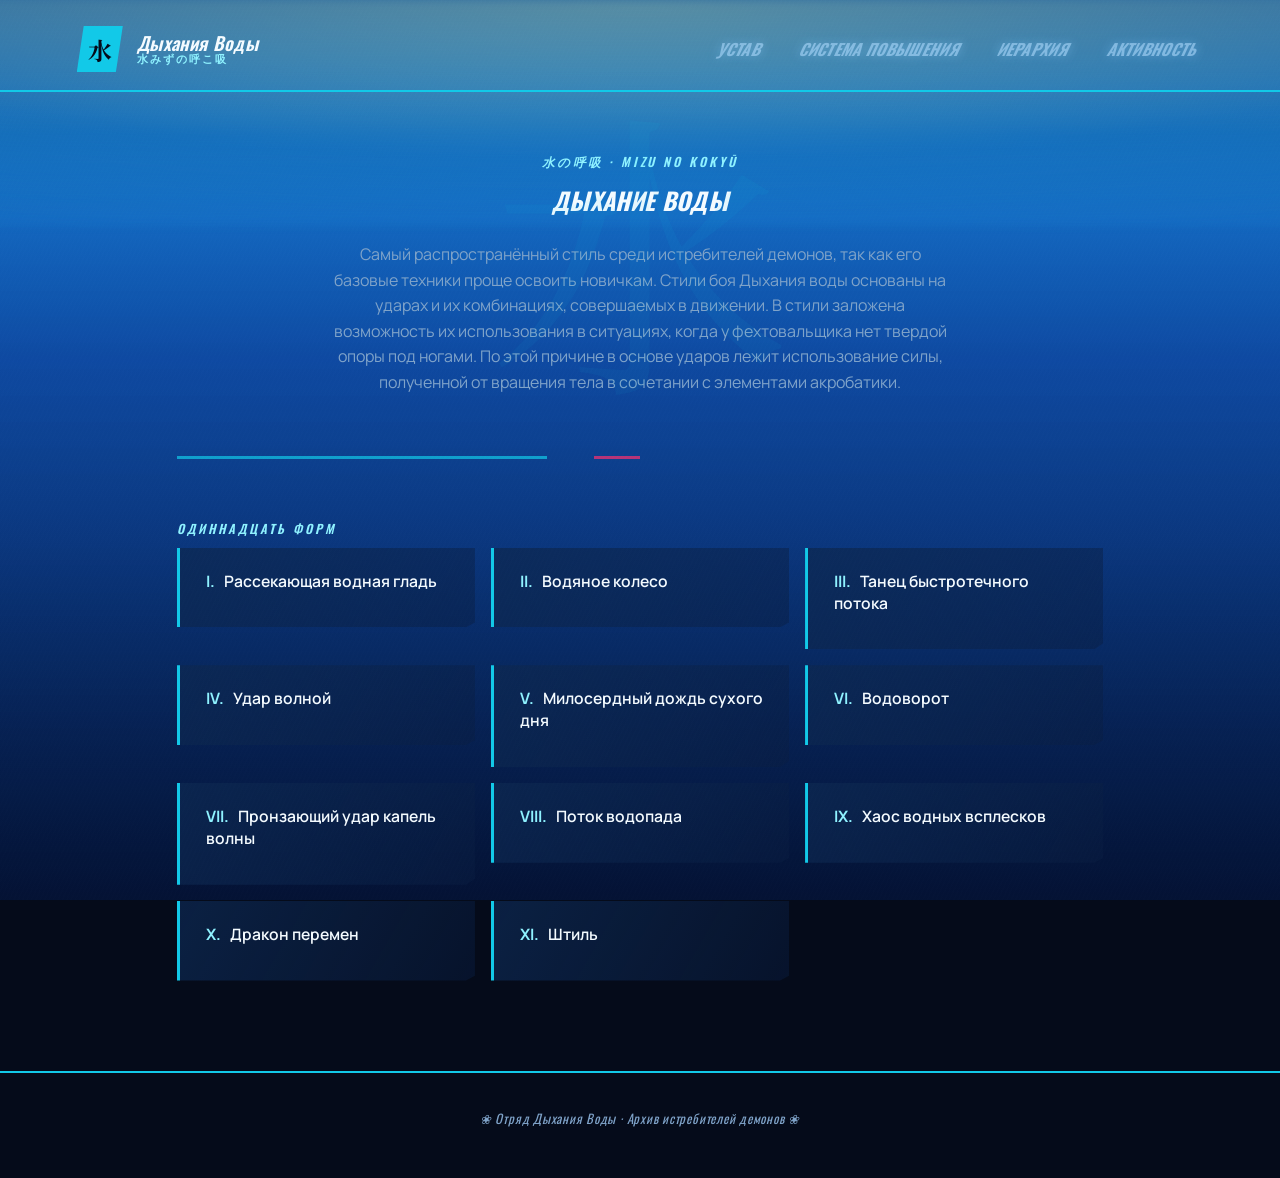
==== index.html @ cb14189d "Add files via upload" ====
<!DOCTYPE html>
<html lang="ru">
<head>
<meta charset="UTF-8">
<meta name="viewport" content="width=device-width, initial-scale=1.0">
<title>Отряд Дыхания Воды | Архив истребителей</title>
<link rel="stylesheet" href="style.css">
</head>
<body>

<div class="p3-bg">
  <div class="water-surface"></div>
  <div class="water-glow"></div>
  
  <div class="p3-shard shard-pink" style="left: 15%; top: 60%; --size: 18px; --delay: 0s; --dur: 7s;"></div>
  <div class="p3-shard shard-blue" style="left: 25%; top: 30%; --size: 24px; --delay: -2s; --dur: 9s;"></div>
  <div class="p3-shard shard-purple" style="left: 45%; top: 75%; --size: 14px; --delay: -4s; --dur: 6s;"></div>
  <div class="p3-shard shard-pink" style="left: 65%; top: 20%; --size: 22px; --delay: -1s; --dur: 11s;"></div>
  <div class="p3-shard shard-blue" style="left: 80%; top: 55%; --size: 16px; --delay: -5s; --dur: 8s;"></div>
  <div class="p3-shard shard-purple" style="left: 90%; top: 15%; --size: 28px; --delay: -3s; --dur: 12s;"></div>
</div>

<header>
  <div class="brand">
    <div class="kanji jp-mark">水</div>
    <div class="brand-text">
      <div class="title">Дыхания Воды</div>
      <div class="sub">水みずの呼こ吸</div>
    </div>
  </div>
  <nav>
    <a class="nav-btn" href="https://project23303446.tilda.ws/" target="_blank" rel="noopener">Устав</a>
    <a class="nav-btn" href="promotion.html">Система повышения</a>
    <a class="nav-btn" href="hierarchy.html">Иерархия</a>
    <a class="nav-btn" href="activity.html">Активность</a>
  </nav>
</header>

<main>
  <section style="padding-top:60px;text-align:center;position:relative;">
    <div style="font-family:'Noto Serif JP',serif;font-size:min(38vw,300px);line-height:1;color:var(--cyan);opacity:0.06;position:absolute;top:0px;left:50%;transform:translateX(-50%);pointer-events:none;user-select:none;">水</div>

    <div class="eyebrow" style="justify-content:center;display:flex;">水の呼吸 · Mizu no Kokyū</div>

    <h1 class="p3-title">
      <span class="p3-line p3-cyan"><span class="p3-text">ДЫХАНИЕ</span></span>
      <span class="p3-line p3-pink"><span class="p3-text">ВОДЫ</span></span>
    </h1>

    <p class="section-desc" style="margin:24px auto 0;text-align:center;font-style:normal;">
      Самый распространённый стиль среди истребителей демонов, так как его базовые техники
      проще освоить новичкам. Стили боя Дыхания воды основаны на ударах и их комбинациях,
      совершаемых в движении. В стили заложена возможность их использования в ситуациях,
      когда у фехтовальщика нет твердой опоры под ногами. По этой причине в основе ударов
      лежит использование силы, полученной от вращения тела в сочетании с элементами акробатики.
    </p>
  </section>

  <div class="divider"></div>

  <section>
    <div class="eyebrow">Одиннадцать форм</div>
    <div class="forms-grid">
      <div class="form-card"><div class="form-head"><strong>I.</strong> Рассекающая водная гладь</div><p class="form-desc">Одиночный горизонтальный удар максимального размаха.</p></div>
      <div class="form-card"><div class="form-head"><strong>II.</strong> Водяное колесо</div><p class="form-desc">Удар, наносимый в прыжке с сальто.</p></div>
      <div class="form-card"><div class="form-head"><strong>III.</strong> Танец быстротечного потока</div><p class="form-desc">Серия резких рывков с разворотом.</p></div>
      <div class="form-card"><div class="form-head"><strong>IV.</strong> Удар волной</div><p class="form-desc">Череда следующих один за другим горизонтальных ударов.</p></div>
      <div class="form-card"><div class="form-head"><strong>V.</strong> Милосердный дождь сухого дня</div><p class="form-desc">Одиночный нежный удар для сдавшихся.</p></div>
      <div class="form-card"><div class="form-head"><strong>VI.</strong> Водоворот</div><p class="form-desc">Затяжной удар за счет вращения тела.</p></div>
      <div class="form-card"><div class="form-head"><strong>VII.</strong> Пронзающий удар капель волны</div><p class="form-desc">Мгновенный колющий удар остриём.</p></div>
      <div class="form-card"><div class="form-head"><strong>VIII.</strong> Поток водопада</div><p class="form-desc">Мощный вертикальный удар сверху вниз.</p></div>
      <div class="form-card"><div class="form-head"><strong>IX.</strong> Хаос водных всплесков</div><p class="form-desc">Рывок с минимизацией опоры под ногами.</p></div>
      <div class="form-card"><div class="form-head"><strong>X.</strong> Дракон перемен</div><p class="form-desc">Непрерывная атака, усиливающаяся с каждым вращением.</p></div>
      <div class="form-card"><div class="form-head"><strong>XI.</strong> Штиль</div><p class="form-desc">Защитная стойка и невидимые контратаки Гию Томиоки.</p></div>
    </div>
  </section>
</main>

<footer>❀ Отряд Дыхания Воды · Архив истребителей демонов ❀</footer>

</body>
</html>
---- style.css ----
@import url('https://fonts.googleapis.com/css2?family=Oswald:wght@400;500;600;700&family=Manrope:wght@400;500;600;700;800&family=Noto+Serif+JP:wght@500;700&display=swap');

:root{
  --void:#050b1a;
  --deep:#0a1e42;
  --panel:#0d2851;
  --navy-block:#0a2a6b;
  --cyan:#12c9e8;
  --cyan-bright:#8ff2ff;
  --white:#f4fbff;
  --pink:#ff2f6e;
  --mist:#7fa3c9;
  --line:rgba(140,220,240,0.18);
  --glow:0 0 40px rgba(18,201,232,0.35);
  --radius:0px;
  --skew:-9deg;

  --foam:var(--white);
  --foam-bright:var(--white);
  --water-light:var(--cyan-bright);
  --water:var(--cyan);
}

*{box-sizing:border-box;}
html{scroll-behavior:smooth;}
body{
  margin:0;
  background: var(--void);
  color:var(--mist);
  font-family:'Manrope',sans-serif;
  min-height:100vh;
  overflow-x:hidden;
  position:relative;
}

body::before{
  content:"";
  position:fixed;
  inset:0;
  pointer-events:none;
  z-index:2;
  background:repeating-linear-gradient(
    115deg,
    rgba(255,255,255,0.012) 0px,
    rgba(255,255,255,0.012) 1px,
    transparent 2px,
    transparent 4px
  );
  mix-blend-mode:overlay;
}

body::after{
  content:"";
  position:fixed;
  inset:0;
  z-index:0;
  pointer-events:none;
  background:linear-gradient(180deg, rgba(3,9,22,0.4) 0%, rgba(3,9,22,0.1) 25%, rgba(3,9,22,0.15) 60%, rgba(3,9,22,0.4) 100%);
}

h1,h2,h3{
  font-family:'Oswald',sans-serif;
  color:var(--white);
  margin:0;
  text-transform:uppercase;
  letter-spacing:.01em;
  font-style:italic;
}

.jp-mark{
  font-family:'Noto Serif JP',serif;
  font-style:normal;
}

a{color:inherit;text-decoration:none;}

/* ============ АУТЕНТИЧНЫЙ ФОН PERSONA 3 RELOAD ============ */
.p3-bg {
  position: fixed;
  inset: 0;
  z-index: -2;
  overflow: hidden;
  background: linear-gradient(180deg, #1fa2ff 0%, #1053b5 40%, #051949 100%);
  pointer-events: none;
}

.water-surface {
  position: absolute;
  top: 0;
  left: -50%;
  width: 200%;
  height: 25vh;
  background: radial-gradient(ellipse at top, rgba(142, 241, 255, 0.7) 0%, rgba(31, 162, 255, 0.3) 50%, transparent 100%);
  filter: blur(4px);
  animation: water-ripple 12s ease-in-out infinite alternate;
  transform-origin: center top;
}

.water-glow {
  position: absolute;
  top: 0;
  left: 0;
  width: 100%;
  height: 15vh;
  background: linear-gradient(180deg, rgba(255,255,255,0.4) 0%, rgba(31,162,255,0) 100%);
  opacity: 0.6;
  animation: pulse-glow 4s ease-in-out infinite alternate;
}

@keyframes water-ripple {
  0% { transform: scaleX(1) skewX(-5deg) translateY(0); }
  50% { transform: scaleX(1.1) skewX(5deg) translateY(-10px); }
  100% { transform: scaleX(0.9) skewX(-3deg) translateY(-5px); }
}

@keyframes pulse-glow {
  0% { opacity: 0.4; }
  100% { opacity: 0.7; }
}

/* ============ ГЕОМЕТРИЧЕСКИЕ ОСКОЛКИ СТЕКЛА ============ */
.p3-shard {
  position: absolute;
  width: var(--size);
  height: calc(var(--size) * 1.3);
  background: currentColor;
  animation: float-shard var(--dur) linear infinite;
  animation-delay: var(--delay);
  opacity: 0;
}

.shard-pink { color: rgba(255, 33, 144, 0.65); clip-path: polygon(30% 0%, 100% 40%, 70% 100%, 0% 70%); }
.shard-blue { color: rgba(0, 221, 255, 0.6); clip-path: polygon(50% 0%, 100% 100%, 0% 80%); }
.shard-purple { color: rgba(160, 32, 240, 0.55); clip-path: polygon(0% 20%, 80% 0%, 100% 70%, 20% 100%); }

@keyframes float-shard {
  0% { transform: translateY(120vh) rotate(0deg) rotateX(0deg); opacity: 0; }
  10% { opacity: 1; }
  85% { opacity: 1; }
  100% { transform: translateY(-20vh) rotate(360deg) rotateX(180deg); opacity: 0; }
}

header{
  display:flex;
  align-items:center;
  justify-content:space-between;
  padding:26px 6vw 18px;
  border-bottom:2px solid var(--cyan);
  flex-wrap:wrap;
  gap:18px;
  position:relative;
  z-index:3;
}
.brand{
  display:flex;
  align-items:center;
  gap:14px;
}
.brand .kanji{
  font-size:1.5rem;
  color:var(--void);
  width:46px;height:46px;
  display:flex;align-items:center;justify-content:center;
  background:var(--cyan);
  clip-path:polygon(15% 0, 100% 0, 85% 100%, 0 100%);
  font-weight:700;
}
.brand-text{line-height:1.1;}
.brand-text .title{
  font-family:'Oswald',sans-serif;
  font-style:italic;
  font-weight:600;
  font-size:1.15rem;
  color:var(--white);
  letter-spacing:.02em;
}
.brand-text .sub{font-size:0.68rem;color:var(--cyan-bright);letter-spacing:.18em;text-transform:uppercase;font-weight:600;}

nav{display:flex;gap:26px;flex-wrap:wrap;align-items:center;}
.nav-btn{
  position:relative;
  isolation:isolate;
  padding:10px 6px;
  border:none;
  background:none;
  color:rgba(170,215,250,0.6);
  font-family:'Oswald',sans-serif;
  font-style:italic;
  font-weight:700;
  font-size:1rem;
  letter-spacing:.02em;
  text-transform:uppercase;
  text-shadow:0 0 10px rgba(140,205,255,0.45);
  transform:skewX(-12deg);
  display:inline-block;
  transition:color .22s ease, transform .3s cubic-bezier(.22,.9,.3,1.2), text-shadow .22s ease;
  cursor:pointer;
}
.nav-btn::before,
.nav-btn::after{
  content:"";
  position:absolute;
  z-index:-1;
  opacity:0;
  transform:scaleX(0);
  transform-origin:0% 50%;
  transition:transform .34s cubic-bezier(.22,.9,.3,1.2), opacity .2s ease;
  pointer-events:none;
}
.nav-btn::before{
  inset:-16px -48px -14px -22px;
  background:var(--pink);
  clip-path:polygon(0% 0%, 0% 100%, 100% 50%);
}
.nav-btn::after{
  inset:-10px -40px -8px -16px;
  background:var(--white);
  clip-path:polygon(0% 0%, 0% 100%, 100% 50%);
  transition-delay:.03s;
}
.nav-btn:hover{
  color:#0a0a0a;
  text-shadow:none;
  transform:skewX(-12deg) scale(1.22);
}
.nav-btn:hover::before,
.nav-btn:hover::after{
  opacity:1;
  transform:scaleX(1);
}

main{max-width:1080px;margin:0 auto;padding:0 6vw 90px;position:relative;z-index:1;}
.eyebrow{
  font-family:'Oswald',sans-serif;
  font-style:italic;
  font-size:0.78rem;
  letter-spacing:.24em;
  text-transform:uppercase;
  color:var(--cyan-bright);
  margin-bottom:10px;
  font-weight:600;
}
.section-title{font-size:clamp(1.7rem,3.4vw,2.5rem);margin-bottom:8px;}
.section-desc{color:var(--mist);max-width:620px;margin-bottom:36px;line-height:1.6;font-style:normal;}

.divider{
  height:3px;
  margin:60px 0;
  background:linear-gradient(90deg, var(--cyan) 0%, var(--cyan) 40%, transparent 40%, transparent 45%, var(--pink) 45%, var(--pink) 50%, transparent 50%);
  opacity:0.7;
}

footer{
  text-align:center;
  padding:36px 20px 50px;
  color:var(--mist);
  font-size:0.8rem;
  border-top:2px solid var(--cyan);
  letter-spacing:.06em;
  font-family:'Oswald',sans-serif;
  font-style:italic;
  position:relative;
  z-index:1;
}

.panel{
  background:#0a0a0a;
  color:#f4fbff;
  border:none;
  border-radius:8px;
  padding:24px 28px 20px;
  position:relative;
  z-index:1;
  overflow:visible;
  transition:background .2s ease, color .2s ease;
}
.panel::after{
  content:"";
  position:absolute;
  inset:0;
  background:#fbfeff;
  border-radius:inherit;
  transform:translate(5px,5px);
  z-index:-1;
  opacity:0;
  transition:opacity .25s ease, transform .25s ease;
}
.panel:hover{background:var(--pillar-color, #e6222f);color:#0a0d14;}
.panel:hover::after{opacity:1;}
.panel h3{font-style:italic;}
.pillar-card{
  display:flex;
  align-items:center;
  justify-content:space-between;
  gap:12px;
}
.pillar-icon{
  font-size:1.4rem;
  flex-shrink:0;
  opacity:0.9;
}

.forms-grid{
  display:grid;
  grid-template-columns:repeat(auto-fill,minmax(230px,1fr));
  gap:16px;
  align-items:start;
}
.form-card{
  background:linear-gradient(120deg, rgba(13,40,81,0.75), rgba(10,30,66,0.45));
  border-left:3px solid var(--cyan);
  padding:22px 26px;
  clip-path:polygon(0 0, 100% 0, 100% 94%, 97% 100%, 0 100%);
  transition:border-color .25s ease, background .25s ease;
  cursor:default;
}
.form-card:hover{
  border-left-color:var(--pink);
  background:linear-gradient(120deg, rgba(18,58,105,0.85), rgba(13,40,81,0.55));
}
.form-head{
  color:var(--white);
  font-weight:600;
  font-size:0.98rem;
}
.form-head strong{color:var(--cyan-bright);margin-right:6px;}
.form-desc{
  max-height:0;
  opacity:0;
  overflow:hidden;
  margin-top:0;
  color:var(--mist);
  font-size:0.86rem;
  line-height:1.65;
  font-style:normal;
  transition:max-height .45s ease, opacity .35s ease, margin-top .35s ease;
}
.form-card:hover .form-desc{
  max-height:260px;
  opacity:1;
  margin-top:12px;
}

@media (max-width:640px){
  header{padding:22px 5vw 16px;}
  main{padding:0 5vw 70px;}
  .nav-btn{padding:6px 3px;font-size:0.86rem;}
  nav{gap:18px;}
}

/* ============ РАНГОВЫЕ КАРТОЧКИ ============ */
.scatter-wrap{
  position:relative;
  margin:70px 0;
  display:flex;
  flex-direction:column;
  gap:34px;
}
.rank-card3{
  width:min(430px,94%);
  background:linear-gradient(180deg,#fbfeff,#eaf5fb);
  box-shadow:0 18px 40px rgba(0,0,0,0.35);
  position:relative;
  padding-top:12px;
}
.rank-card3.tilt-a{transform:rotate(-2.2deg);}
.rank-card3.tilt-b{transform:rotate(1.6deg);}
.rank-card3.tilt-c{transform:rotate(-1.2deg);}
.rank-card3.tilt-a .card-tasks{transform:rotate(2.2deg);}
.rank-card3.tilt-b .card-tasks{transform:rotate(-1.6deg);}
.rank-card3.tilt-c .card-tasks{transform:rotate(1.2deg);}
.scatter-l{margin-right:auto;}
.scatter-r{margin-left:auto;}

.cb-corner, .cb-flag, .cb-flag2 { display: none !important; }

.card-black{
  position: relative !important;
  background: linear-gradient(100deg,#050505,#161616) !important;
  padding: 14px 26px 30px !important;
  cursor: pointer;
  user-select: none;
  display: flex;
  align-items: flex-start;
  gap: 12px;
  clip-path: none !important; 
  border-radius: 0 !important;
  z-index: 2;
  margin-top: -4px;
  overflow: visible !important;
}

.card-black::after {
  content: "";
  position: absolute;
  bottom: -31px; 
  left: 30px;    
  width: 210px;  
  height: 90px; 
  background: #090909; 
  transform: rotate(-18deg);
  pointer-events: none;
  z-index: -1; 
}

.cb-arrow{
  width: 0 !important;
  height: 0 !important;
  flex-shrink: 0;
  border: none !important;
  background: transparent !important;
  border-left: 12px solid transparent !important;
  border-right: 12px solid transparent !important;
  border-top: 18px solid var(--pink) !important;
  transition: transform .3s ease;
  cursor: pointer;
  padding: 0;
  position: absolute !important;
  right: 6px !important;
  top: 12px !important;
  margin: 0 !important;
  z-index: 5;
}
.rank-card3.open .cb-arrow{ transform: rotate(180deg) !important; }

.cb-ico{color:var(--cyan);font-size:1.1rem;flex-shrink:0;margin-top:2px;}
.cb-title{flex:1;text-align:center;}
.cb-title b{
  display:block;
  font-family:'Oswald',sans-serif;
  font-style:italic;
  font-weight:700;
  font-size:1.15rem;
  color:var(--white);
  text-transform:uppercase;
}
.cb-cd{
  display:block;
  font-family:'Manrope',sans-serif;
  font-size:0.7rem;
  color:var(--cyan-bright);
  letter-spacing:.05em;
  margin-top:3px;
}

.card-white{padding:22px 26px 6px;}
.rank-row{display:flex;align-items:baseline;justify-content:center;gap:12px;}
.rank-name2{
  font-family:'Oswald',sans-serif;
  font-style:italic;
  font-weight:700;
  font-size:1.5rem;
  color:#0a0d14;
  text-transform:uppercase;
}
.rank-tag2{
  font-family:'Oswald',sans-serif;
  font-style:italic;
  font-weight:700;
  font-size:1.4rem;
  letter-spacing:.04em;
  color:#0a0d14;
}
.rank-stars-row{
  display:flex;
  align-items:center;
  justify-content:center;
  gap:14px;
  margin-top:4px;
}
.star-filled{color:#3a4753;letter-spacing:3px;font-size:1.5rem;}
.star-empty{color:#b6bfc8;letter-spacing:3px;font-size:1.5rem;}
.rank-num2{
  font-family:'Oswald',sans-serif;
  font-style:italic;
  font-weight:700;
  font-size:1.9rem;
  color:#0a0d14;
}

.card-tasks{
  max-height:0;
  overflow:hidden;
  transition:max-height .45s ease;
}
.rank-card3.open .card-tasks{max-height:800px;}

.task-row{
  padding:12px 4px;
  border-top:1px solid rgba(10,40,80,0.1);
}
.tb-main{
  display:flex;
  align-items:stretch;
  gap:14px;
}
.task-pill{
  position:relative;
  background:rgb(7,86,241);
  color:var(--white);
  overflow: hidden;
  clip-path:polygon(14% 0,100% 0,84% 100%,0 100%);
  padding:14px 22px 10px 22px;
  display:flex;
  align-items:center;
  gap:9px;
  flex-shrink:0;
  min-width:140px;
  z-index: 2;
}

/* Скрываем лишнюю цифру слева */
.task-pill .tb-num-in {
  display: none !important;
}

.task-pill .frac{
  font-family:'Oswald',sans-serif;
  font-style:italic;
  font-weight:700;
  font-size:1.35rem;
}
.task-pill .sun-tri{
  width:20px;height:18px;
  background:var(--white);
  clip-path:polygon(0 0,100% 0,50% 100%);
  flex-shrink:0;
  display:flex;
  align-items:flex-start;
  justify-content:center;
  padding-top:1px;
}
.task-pill .sun-tri span{color:#d81c2e;font-size:0.62rem;font-weight:800;line-height:1;}
.task-pill .tmoon{
  width:18px;height:18px;
  border-radius:50%;
  background:radial-gradient(circle at 65% 50%, #0a0a0a 55%, #f4e04d 58%);
  flex-shrink:0;
  margin-left:auto;
}
.task-text-wrap{flex:1;min-width:0;}

.tt-tag{
  display:block;
  width:calc(100% + 45px);
  box-sizing:border-box;
  background:#0a0a0a;
  color:#eaf6fb;
  font-size:0.7rem;
  letter-spacing:.1em;
  padding: 2px 12px 2px 20px;
  margin-bottom:5px;
  font-family:'Manrope',sans-serif;
  margin-left: -30px;
  clip-path: none;
}
.task-text{
  background:var(--white);
  color:#0a0d14;
  padding:8px 14px;
  font-family:'Oswald',sans-serif;
  font-style:italic;
  font-weight:700;
  font-size:0.92rem;
  line-height:1.3;
}

.diag-glint{
  position:relative;
  height:0;
}
.diag-glint span{
  position:absolute;
  width:2px;
  background:linear-gradient(to bottom, rgba(200,224,245,0.05), rgba(200,224,245,0.65), rgba(200,224,245,0.05));
}
.diag-glint.dg-rl{left:62%;top:-52px;}
.diag-glint.dg-rl span{height:70px;transform:rotate(35deg);}
.diag-glint.dg-lr{left:36%;top:-52px;}
.diag-glint.dg-lr span{height:70px;transform:rotate(-35deg);}

.block-divider2{
  display:flex;
  align-items:center;
  gap:18px;
  height:6px;
  margin:20px 0 50px;
  max-width:520px;
  margin-left:auto;
  margin-right:auto;
}
.block-divider2 .b{flex:1;background:var(--cyan);border-radius:3px;box-shadow:0 0 14px rgba(18,201,232,0.7);}
.block-divider2 .r{flex:1;background:var(--pink);border-radius:3px;box-shadow:0 0 14px rgba(255,47,110,0.7);}

@media (max-width:640px){
  .rank-card3{width:100%;}
  .rank-card3.tilt-a,.rank-card3.tilt-b,.rank-card3.tilt-c{transform:none;}
  .scatter-l,.scatter-r{margin-left:0;margin-right:0;}
  .diag-glint{display:none;}
}

/* ============================================================
   ТЕКСТОВЫЕ БЛОКИ (КРАСНЫЙ ПОВЕРХ БЕЛОГО)
   ============================================================ */
.p3-textblock {
  position: relative;
  display: block;
  background: #ff2f6e !important;  /* КРАСНЫЙ фон (спереди) */
  color: #000000 !important;       /* Чёрный текст */
  max-width: 640px;
  margin: 0 0 36px;
  padding: 24px 34px;
  line-height: 1.75;
  font-style: normal;
  font-size: 0.98rem;
  clip-path: polygon(3.5% 0, 100% 0, 96.5% 100%, 0% 100%);
  transition: transform 0.35s cubic-bezier(0.22, 0.9, 0.3, 1.2);
  cursor: default;
  box-shadow: 0 4px 20px rgba(0, 0, 0, 0.3);
  z-index: 10 !important;
  isolation: isolate;
}

/* БЕЛАЯ подложка СЗАДИ красного блока */
.p3-textblock::before {
  content: "";
  position: absolute;
  inset: 0;
  background: #f4fbff !important;  /* БЕЛЫЙ цвет (сзади) */
  clip-path: polygon(3.5% 0, 100% 0, 96.5% 100%, 0% 100%);
  transform: translate(10px, 10px);
  transition: transform 0.35s cubic-bezier(0.22, 0.9, 0.3, 1.2);
  z-index: -1 !important;
}

/* При наведении увеличиваются ОБА блока */
.p3-textblock:hover {
  transform: scale(1.04);
}

.p3-textblock:hover::before {
  transform: translate(14px, 14px) scale(1.04);
}

/* Специальные классы для выравнивания в activity.html */
.p3-textblock-left {
  margin-right: auto;
  margin-left: 0;
}

.p3-textblock-right {
  margin-left: auto;
  margin-right: 0;
}

/* Для вкладки Activity — блоки ближе друг к другу */
.activity-blocks {
  display: flex;
  flex-direction: column;
  gap: 20px;
  max-width: 860px;
  margin: 0 auto;
}

.activity-blocks .p3-textblock {
  max-width: 580px;
  margin-bottom: 0;
}

.activity-blocks .p3-textblock-left {
  align-self: flex-start;
}

.activity-blocks .p3-textblock-right {
  align-self: flex-end;
  margin-top: -8px;
}

/* ============================================================
   КВОТЫ ПО РОЛЯМ (ЦУГУКО И ИНСТРУКТОР)
   ============================================================ */
.role-grid {
  display: grid;
  grid-template-columns: repeat(auto-fit, minmax(260px, 1fr));
  gap: 20px;
  margin-top: 10px;
}

.role-panel {
  background: #0a0a0a;
  color: #f4fbff;
  padding: 26px 30px;
  border-left: 3px solid #12c9e8;
  clip-path: polygon(0 0, 100% 0, 100% 94%, 97% 100%, 0 100%);
  transition: border-color 0.25s ease, background 0.25s ease;
}

.role-panel:hover {
  border-left-color: #ff2f6e;
  background: #111;
}

.role-panel h3 {
  color: #8ff2ff;
  font-size: 1.15rem;
  margin-bottom: 16px;
  font-family: 'Oswald', sans-serif;
  font-style: italic;
  text-transform: uppercase;
  letter-spacing: 0.04em;
}

.role-panel ul {
  list-style: none;
  margin: 0;
  padding: 0;
  display: flex;
  flex-direction: column;
  gap: 11px;
}

.role-panel li {
  position: relative;
  padding-left: 20px;
  color: #7fa3c9;
  line-height: 1.5;
  font-size: 0.94rem;
}

.role-panel li::before {
  content: "—";
  position: absolute;
  left: 0;
  color: #ff2f6e;
}

.role-panel li a {
  color: #8ff2ff;
  text-decoration: underline;
  text-underline-offset: 3px;
  transition: color 0.2s ease;
}

.role-panel li a:hover {
  color: #f4fbff;
}

/* ============================================================
   АДАПТИВНОСТЬ
   ============================================================ */
@media (max-width: 768px) {
  .activity-blocks .p3-textblock-left,
  .activity-blocks .p3-textblock-right {
    align-self: center;
    max-width: 94%;
  }
  .activity-blocks .p3-textblock-right {
    margin-top: 0;
  }
  .p3-textblock:hover {
    transform: scale(1.02);
  }
  .p3-textblock:hover::before {
    transform: translate(10px, 10px) scale(1.02);
  }
  .role-grid {
    grid-template-columns: 1fr;
  }
}
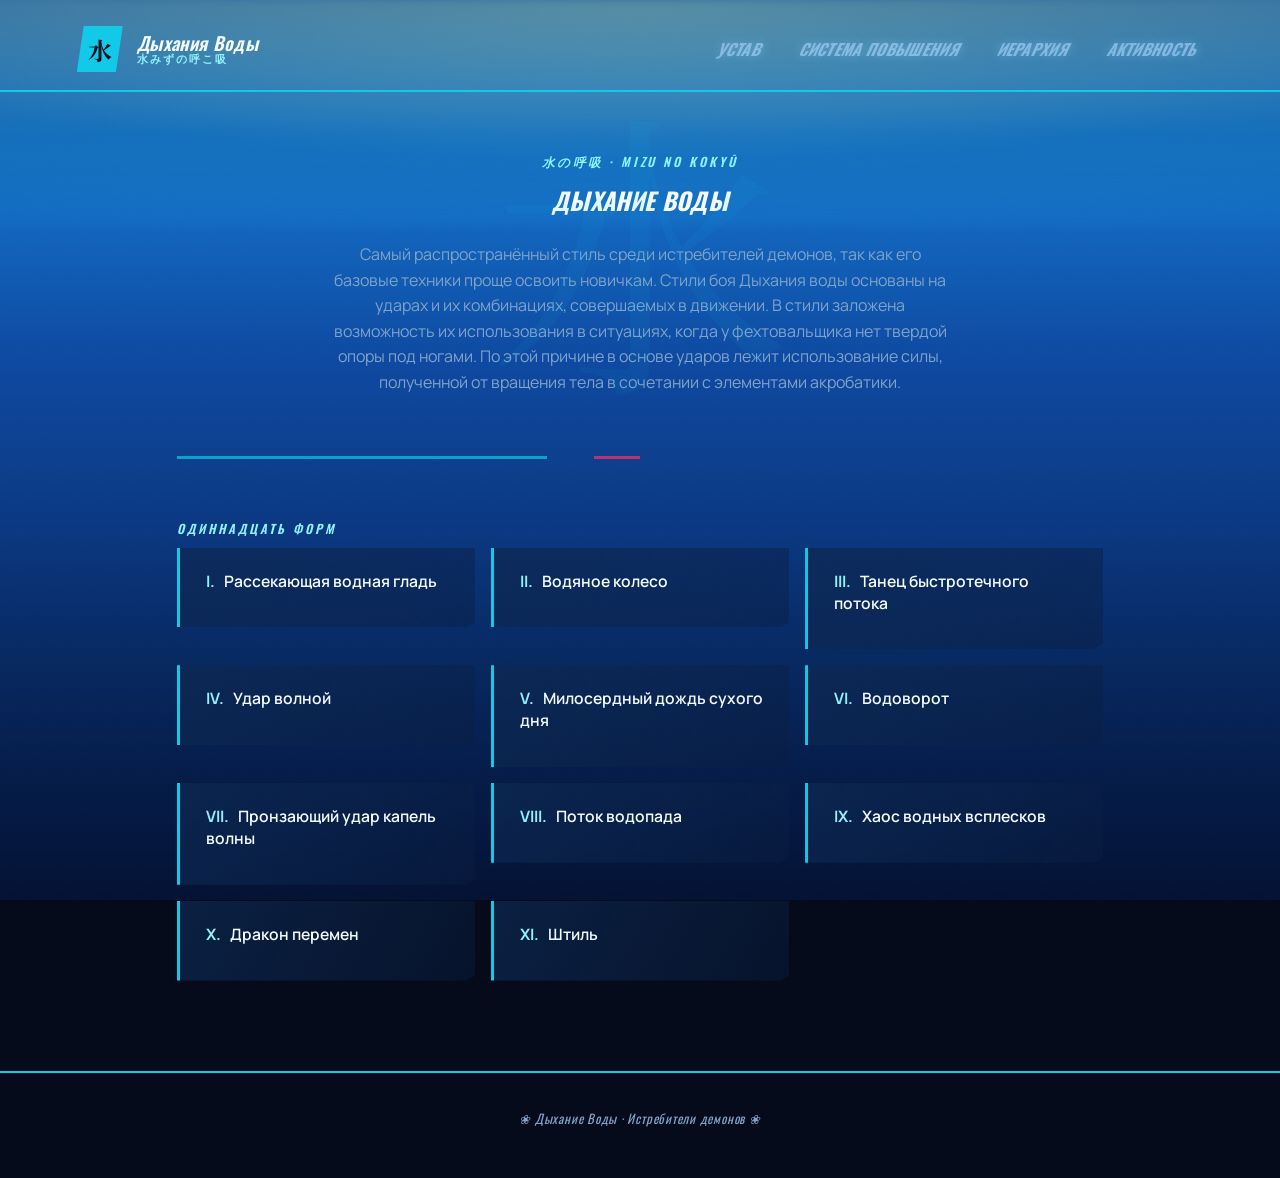
==== commit 22d238e6: "Update index.html" ====
--- a/index.html
+++ b/index.html
@@ -76,7 +76,7 @@
   </section>
 </main>
 
-<footer>❀ Отряд Дыхания Воды · Архив истребителей демонов ❀</footer>
+<footer>❀ Дыхание Воды · Истребители демонов ❀</footer>
 
 </body>
-</html>+</html>
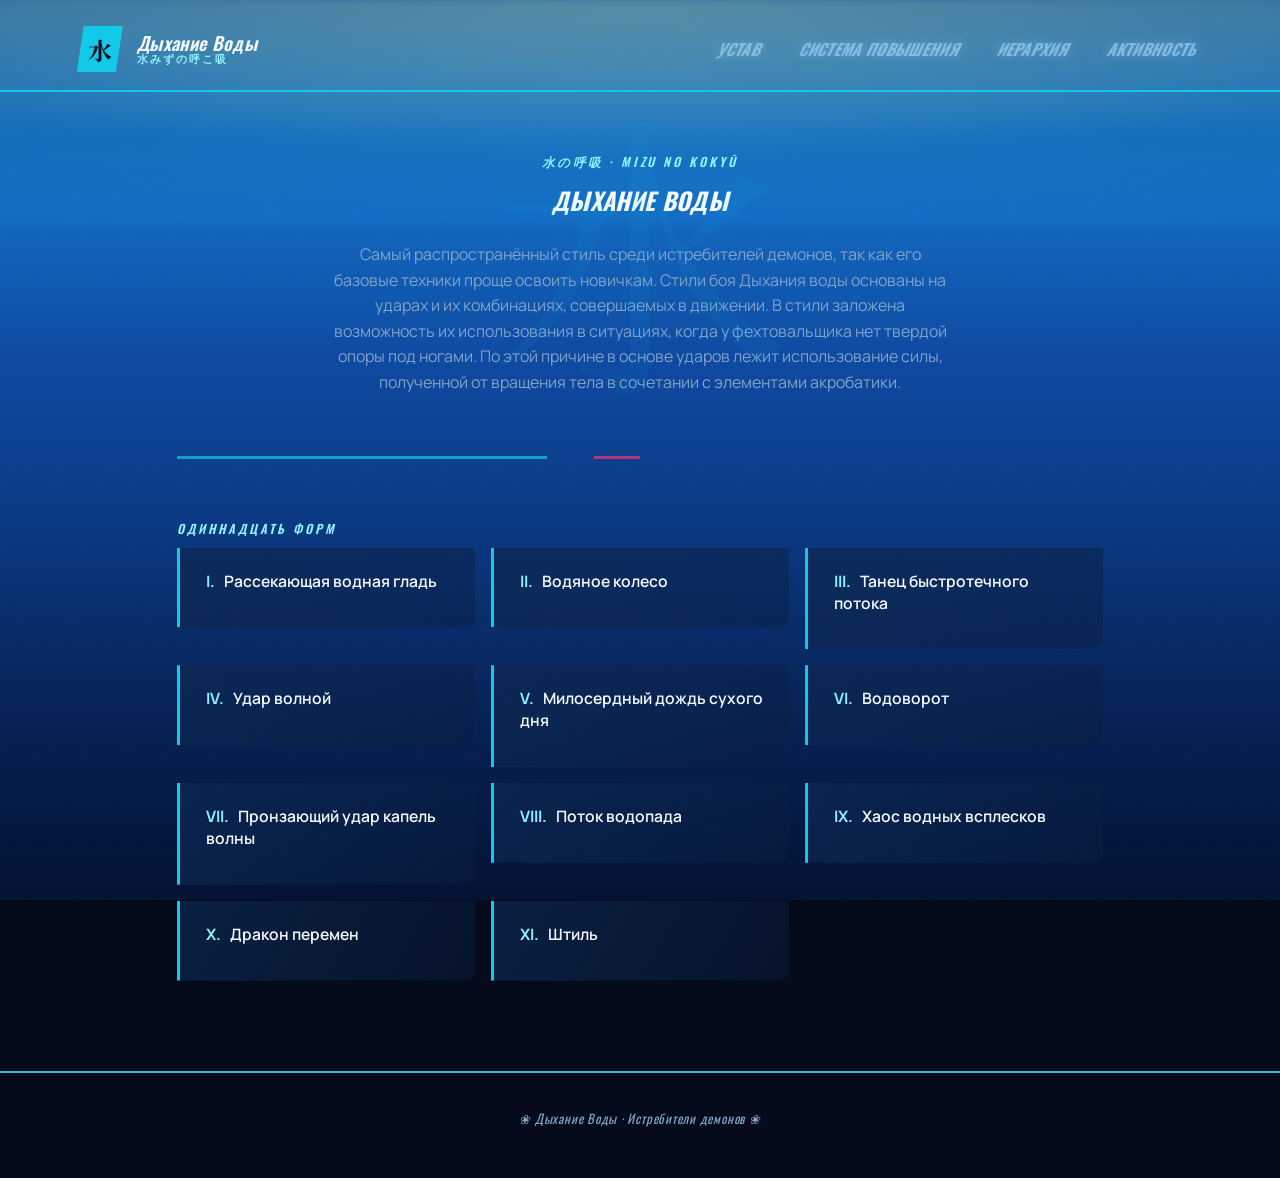
==== commit 41f2e3c3: "Update index.html" ====
--- a/index.html
+++ b/index.html
@@ -3,7 +3,7 @@
 <head>
 <meta charset="UTF-8">
 <meta name="viewport" content="width=device-width, initial-scale=1.0">
-<title>Отряд Дыхания Воды | Архив истребителей</title>
+<title>Дыхание Воды | Истребители демонов</title>
 <link rel="stylesheet" href="style.css">
 </head>
 <body>
@@ -24,7 +24,7 @@
   <div class="brand">
     <div class="kanji jp-mark">水</div>
     <div class="brand-text">
-      <div class="title">Дыхания Воды</div>
+      <div class="title">Дыхание Воды</div>
       <div class="sub">水みずの呼こ吸</div>
     </div>
   </div>
